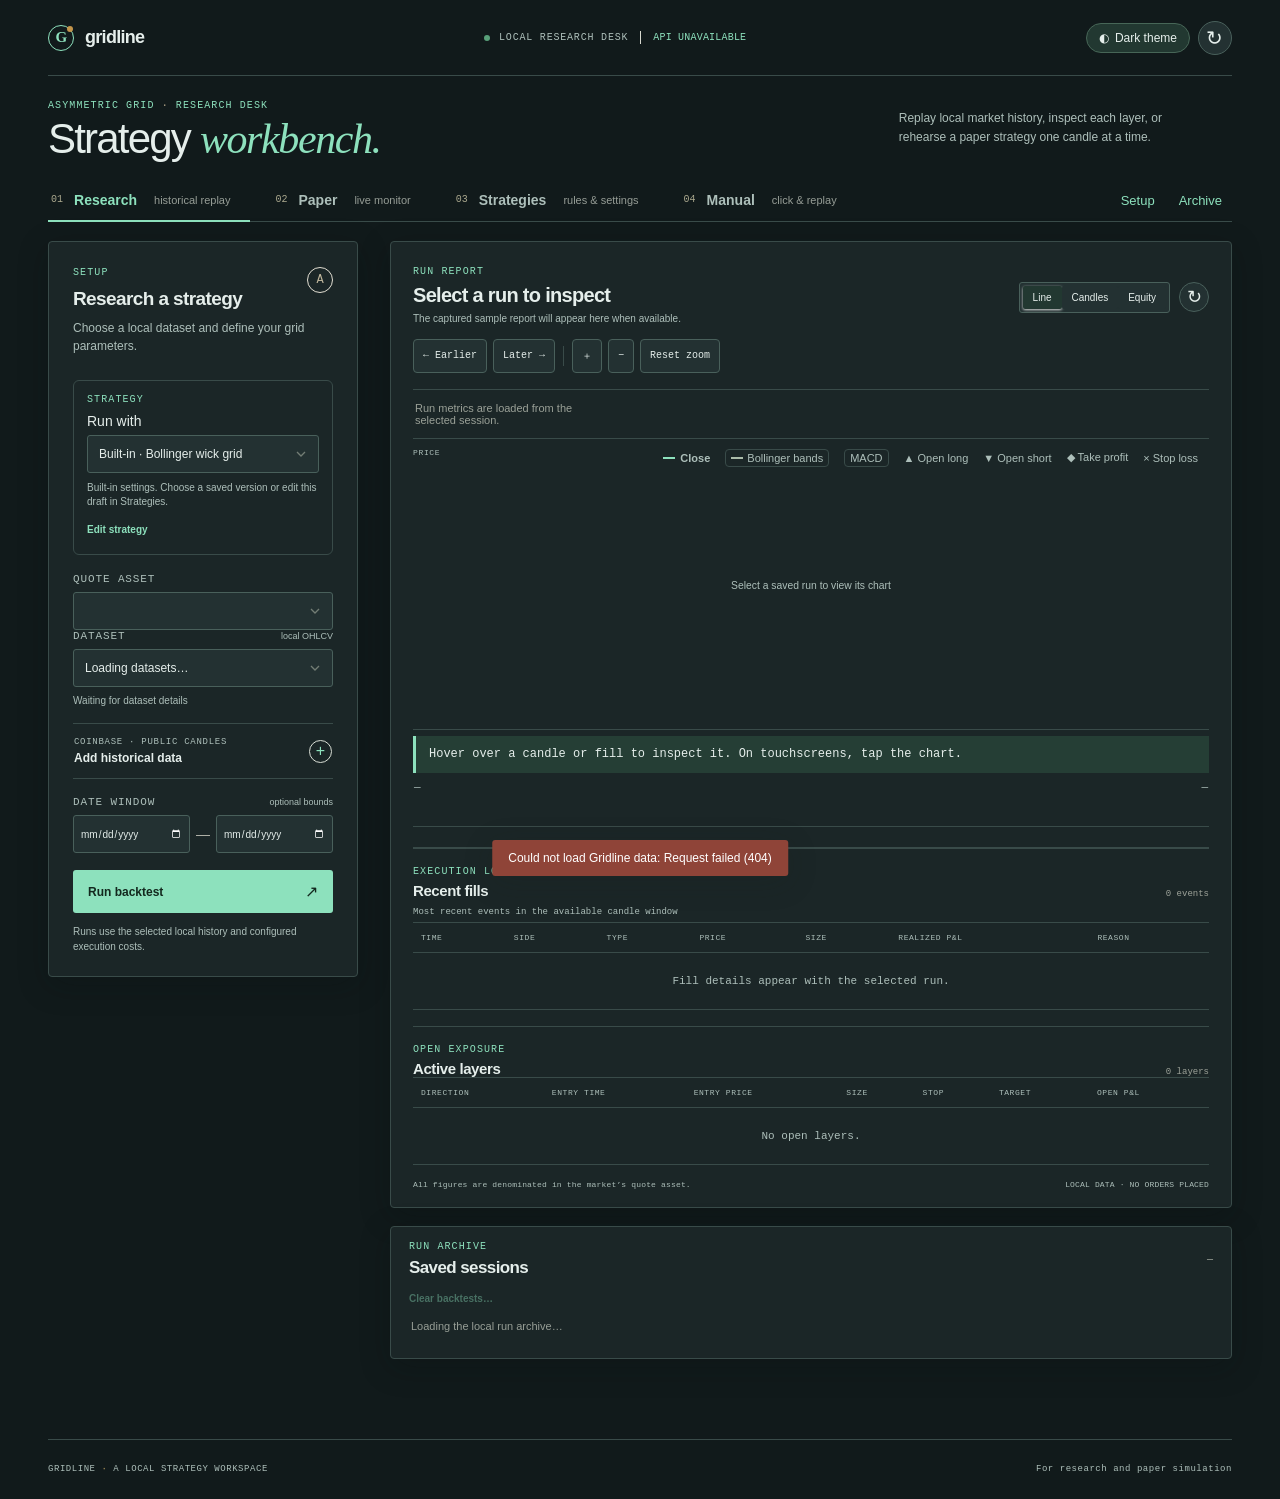
==== static/index.html @ 39142b8b "Replace legacy trading prototype with Gridlab research and paper trading workbench" ====
<!doctype html>
<html lang="en" data-theme="dark">
  <head>
    <meta charset="utf-8" />
    <meta name="viewport" content="width=device-width,initial-scale=1" />
    <meta name="theme-color" content="#f3f1eb" />
    <script>
      if (localStorage.getItem("gridline.theme") === "light") document.documentElement.dataset.theme = "light";
    </script>
    <title>Gridline — Research & paper monitor</title>
    <link rel="stylesheet" href="/static/style.css" />
    <link rel="stylesheet" href="/static/inspect.css" />
    <script src="/static/inspect.js" defer></script>
    <script src="/static/app.js" defer></script>
  </head>
  <body>
    <div class="app-shell">
      <header class="topbar">
        <a class="brand" href="#top" aria-label="Gridline home"
          ><span class="brand-mark">G<span></span></span><span>gridline</span></a
        >
        <div class="top-context">
          <span class="context-dot"></span><span>LOCAL RESEARCH DESK</span
          ><span class="context-divider"></span><span id="connection-label">Connecting…</span>
        </div>
        <div class="top-actions">
        <button class="theme-button" id="theme-switch" type="button" aria-pressed="true">Dark theme</button>
        <button class="icon-button" id="refresh-button" title="Refresh data" aria-label="Refresh data">
          ↻
        </button>
        </div>
      </header>

      <main id="top">
        <section class="intro-row">
          <div>
            <p class="eyebrow">ASYMMETRIC GRID <span>·</span> RESEARCH DESK</p>
            <h1>Strategy <em>workbench.</em></h1>
          </div>
          <p class="intro-note">
            Replay local market history, inspect each layer, or rehearse a paper strategy one candle at a
            time.
          </p>
        </section>

        <nav class="mode-tabs" aria-label="Workspace mode">
          <button class="mode-tab active" data-mode="research">
            <span class="tab-index">01</span> Research <span class="tab-sub">historical replay</span>
          </button>
          <button class="mode-tab" data-mode="paper">
            <span class="tab-index">02</span> Paper <span class="tab-sub">live monitor</span>
          </button>
          <button class="mode-tab" id="open-studio" type="button"><span class="tab-index">03</span> Strategies <span class="tab-sub">rules &amp; settings</span></button>
          <a class="mode-tab" href="/manual"><span class="tab-index">04</span> Manual <span class="tab-sub">click &amp; replay</span></a>
          <span class="tabs-rule"></span><a class="jump-link" href="#setup">Setup</a
          ><a class="jump-link" href="#archive">Archive</a>
        </nav>

        <section class="workspace">
          <aside class="sidebar" id="setup">
            <div class="panel-heading">
              <div>
                <p class="eyebrow">SETUP</p>
                <h2 id="setup-title">Research a strategy</h2>
              </div>
              <span class="step-number">A</span>
            </div>
            <p class="panel-copy" id="setup-copy">
              Choose a local dataset and define your grid parameters.
            </p>

            <form id="download-form"></form>
            <form id="bulk-form"></form>
            <form id="run-form">
              <section class="strategy-picker">
                <p class="eyebrow">STRATEGY</p>
                <label for="strategy-list">Run with</label>
                <select id="strategy-list"><option value="">Built-in · Bollinger wick grid</option></select>
                <p id="strategy-summary" class="dataset-meta">Built-in settings. Choose a saved version or edit this draft in Strategies.</p>
                <button type="button" class="text-button" id="edit-strategy">Edit strategy</button>
              </section>
              <div class="field-group paper-only" id="feed-group" hidden>
                <label for="feed-choice">PAPER FEED</label>
                <select id="feed-choice">
                  <option value="recorded">Recorded candles · rehearsal</option>
                  <option value="live" selected>Kraken live</option>
                </select>
                <div class="dataset-meta" id="feed-note">
                  Each session uses a separate simulated account.
                </div>
              </div>
              <div class="field-group" id="dataset-group">
                <label for="dataset-quote">QUOTE ASSET</label>
                <select id="dataset-quote" aria-label="Dataset quote asset"></select>
                <label for="dataset">DATASET <span class="label-note">local OHLCV</span></label>
                <select id="dataset" required>
                  <option value="">Loading datasets…</option>
                </select>
                <div class="dataset-meta" id="dataset-meta">Waiting for dataset details</div>
              </div>
              <section class="history-download" id="history-download" aria-labelledby="history-title">
                <details class="history-details">
                  <summary class="history-summary"><span><b id="history-source-label">COINBASE · PUBLIC CANDLES</b><strong id="history-title">Add historical data</strong></span><i aria-hidden="true">+</i></summary>
                  <div class="history-content">
                    <section class="bulk-history" aria-labelledby="bulk-title">
                      <h3 id="bulk-title">Collect monthly archive</h3>
                      <p class="history-description">Binance public archive · 5m candles · completed UTC months. Existing snapshots are reused.</p>
                      <div class="field-group"><label for="bulk-pairs">MARKETS <span class="label-note">comma or space separated</span></label><input id="bulk-pairs" form="bulk-form" value="ETH/BTC, SOL/BTC, SOL/ETH" autocomplete="off" /></div>
                      <div class="field-group history-dates"><label>UTC MONTH RANGE <span class="label-note">inclusive</span></label><div class="date-pair"><input id="bulk-start" form="bulk-form" type="month" aria-label="Archive first month" required/><span>—</span><input id="bulk-end" form="bulk-form" type="month" aria-label="Archive last month" required/></div></div>
                      <p class="history-limit">Up to 20 markets and 12 months per collection.</p>
                      <button class="history-button" id="bulk-button" type="submit" form="bulk-form">Collect monthly archive ↘</button>
                      <button class="history-button" id="bulk-stop" type="button" hidden>Stop after current month</button>
                      <p class="history-status" id="bulk-status" role="status" aria-live="polite"></p>
                      <ol class="bulk-jobs" id="bulk-jobs" aria-label="Archive collection progress"></ol>
                    </section>
                    <p class="history-description">Or download a dated snapshot into the local dataset archive.</p>
                    <div class="history-pair">
                      <div class="field-group">
                        <label for="history-venue">SOURCE</label>
                        <select id="history-venue" form="download-form"><option value="Coinbase" selected>Coinbase</option><option value="Binance">Binance</option></select>
                      </div>
                      <div class="field-group">
                        <label for="history-market">MARKET</label>
                        <input id="history-market" form="download-form" type="text" list="coinbase-markets" value="ETH/BTC" autocomplete="off"/><datalist id="coinbase-markets"><option value="ETH/BTC"></option><option value="SOL/BTC"></option><option value="SOL/ETH"></option><option value="BTC/USD"></option><option value="ETH/USD"></option><option value="SOL/USD"></option><option value="ETH/BTC"></option><option value="LINK/USD"></option><option value="ADA/USD"></option><option value="XRP/USD"></option></datalist><datalist id="binance-markets"><option value="ETH/BTC"></option><option value="SOL/BTC"></option><option value="SOL/ETH"></option><option value="BTC/USDT"></option><option value="ETH/USDT"></option><option value="SOL/USDT"></option><option value="BNB/USDT"></option><option value="ETH/BTC"></option><option value="XRP/USDT"></option></datalist>
                      </div>
                      <div class="field-group">
                        <label for="history-timeframe">INTERVAL</label>
                        <select id="history-timeframe" form="download-form"><option value="5m">5m</option><option value="1h">1h</option></select>
                      </div>
                    </div>
                    <div class="field-group history-dates">
                      <label>UTC DATE RANGE <span class="label-note">inclusive</span></label>
                      <div class="date-pair"><input id="history-start" form="download-form" type="date" aria-label="Download start date"/><span>—</span><input id="history-end" form="download-form" type="date" aria-label="Download end date"/></div>
                    </div>
                    <div class="history-limit" id="history-limit"></div>
                    <button class="history-button" type="button" id="history-coverage" form="download-form">Find available start</button>
                    <p class="dataset-meta" id="coverage-result" role="status"></p>
                    <button class="history-button" type="button" id="history-button" form="download-form"><span id="history-button-label">Download snapshot</span><span aria-hidden="true">↘</span></button>
                    <p class="history-status" id="history-status" role="status" aria-live="polite">Snapshot will be saved locally and available after reload.</p>
                  </div>
                </details>
              </section>
              <div class="field-grid" id="market-group" hidden>
                <div class="field-group">
                  <label for="market">MARKET</label
                  ><select id="market"></select>
                </div>
                <div class="field-group">
                  <label for="timeframe">INTERVAL</label
                  ><select id="timeframe"></select>
                </div>
              </div>
              <div class="field-group" id="date-group">
                <label>DATE WINDOW <span class="label-note">optional bounds</span></label>
                <div class="date-pair">
                  <input id="date-start" type="date" aria-label="Start date" /><span>—</span
                  ><input id="date-end" type="date" aria-label="End date" />
                </div>
              </div>
              <button class="primary-button" type="submit" id="run-button">
                <span id="run-button-label">Run backtest</span><span class="button-arrow">↗</span>
              </button>
              <p class="form-footnote" id="form-footnote">
                Runs use the selected local history and configured execution costs.
              </p>
            </form>
          </aside>

          <section class="main-column">
            <section class="monitor-card" id="paper-monitor" hidden>
              <div class="monitor-head">
                <div>
                  <p class="eyebrow">PAPER MONITOR</p>
                  <h2 id="monitor-market">Awaiting paper run</h2>
                </div>
                <span class="status-pill" id="monitor-status"><i></i> IDLE</span>
              </div>
              <div class="monitor-grid">
                <div>
                  <span class="metric-label">LATEST CLOSED BAR</span
                  ><strong id="monitor-latest">—</strong>
                </div>
                <div>
                  <span class="metric-label">LAST POLL</span><strong id="monitor-poll">—</strong>
                </div>
                <div><span class="metric-label">FEED</span><strong id="monitor-feed">—</strong></div>
              </div>
              <div class="monitor-bottom">
                <p id="monitor-message">
                  Paper sessions connect to the exchange in the background and poll on a 30-second
                  cadence.
                </p>
                <div class="monitor-actions">
                  <button class="advance-button" id="advance-button" hidden>Advance 12 bars ↗</button
                  ><button class="text-button" id="audit-button" disabled>Verify replay ↗</button
                  ><button class="stop-button" id="stop-button" disabled>Stop run</button>
                </div>
              </div>
              <div class="audit-result" id="audit-result" hidden></div>
            </section>

            <section class="archive-card" id="archive">
              <div class="archive-heading">
                <div>
                  <p class="eyebrow">RUN ARCHIVE</p>
                  <h2>Saved sessions</h2>
                </div>
                <span class="archive-count" id="run-count">—</span>
              </div>
              <button class="text-button" id="clear-backtests" type="button" disabled>Clear backtests…</button>
              <p id="archive-status" role="status" class="dataset-meta" hidden></p>
              <div class="archive-list" id="run-list">
                <div class="archive-empty">Loading the local run archive…</div>
              </div>
            </section>

            <section class="report research-start" id="research-start" hidden aria-labelledby="research-start-title">
              <p class="eyebrow">BACKTEST REPORT</p>
              <h2 id="research-start-title">Ready for a new backtest</h2>
              <p>Your next run will display its price chart, fills, and candle replay here.</p>
              <p class="dataset-meta" id="research-start-data"></p>
              <button class="primary-button" type="submit" form="run-form" id="research-start-button">Run selected backtest ↗</button>
            </section>

            <section class="report" id="report">
              <div class="report-head">
                <div>
                  <p class="eyebrow">RUN REPORT <span class="report-id" id="report-id"></span></p>
                  <h2 id="report-title" tabindex="-1">Select a run to inspect</h2>
                  <p class="report-subtitle" id="report-subtitle">
                    The captured sample report will appear here when available.
                  </p>
                  <p class="run-config-line" id="run-config-line"></p>
                </div>
                <div class="report-controls">
                  <div class="chart-toggle" role="group" aria-label="Chart display">
                    <button class="chart-toggle-button active" data-chart="price">Line</button
                    ><button class="chart-toggle-button" data-chart="candles">Candles</button
                    ><button class="chart-toggle-button" data-chart="equity">Equity</button>
                  </div>
                  <button
                    id="report-refresh"
                    class="icon-button small"
                    title="Refresh selected run"
                    aria-label="Refresh selected run"
                  >
                    ↻
                  </button>
                </div>
              </div>
              <small id="account-as-of" style="order:1"></small>
              <div class="summary-strip primary-metrics" id="summary-strip">
                <div class="summary-placeholder">Run metrics are loaded from the selected session.</div>
              </div>
              <div class="chart-viewport-controls" role="group" aria-label="Chart zoom and replay position">
                <button id="chart-pan-earlier" type="button" aria-label="Move replay earlier">← Earlier</button>
                <button id="chart-pan-later" type="button" aria-label="Move replay later">Later →</button>
                <span class="chart-controls-divider" aria-hidden="true"></span>
                <button id="chart-zoom-in" type="button" aria-label="Zoom chart in">＋</button>
                <button id="chart-zoom-out" type="button" aria-label="Zoom chart out">−</button>
                <button id="chart-zoom-reset" type="button">Reset zoom</button>
                <span id="chart-view-status" aria-live="polite"></span>
              </div>
              <div class="chart-wrap">
                <div class="chart-y-label" id="chart-y-label">PRICE</div>
                <svg
                  id="main-chart"
                  role="img"
                  aria-label="Strategy price and grid chart"
                  viewBox="0 0 1000 360"
                  preserveAspectRatio="none"
                >
                  <text x="500" y="180" text-anchor="middle" class="chart-empty">
                    Select a saved run to view its chart
                  </text>
                </svg>
                <div id="chart-hover-label" hidden></div>
                <div class="chart-legend" id="chart-legend">
                  <span><i class="legend-line price-line"></i> <b id="price-series-label">Close</b></span
                  ><button type="button" id="toggle-bands" class="indicator-toggle"><i class="legend-line band-line"></i> Bollinger bands</button
                  ><button type="button" id="toggle-macd" class="indicator-toggle">MACD</button><span>▲ Open long</span><span>▼ Open short</span><span>◆ Take profit</span><span>× Stop loss</span><span id="file-exit-key" hidden>■ Strategy exit</span>
                </div>
              </div>
              <section id="macd-pane" hidden aria-label="MACD indicator">
                <div class="macd-key"><b>MACD (12, 26, 9)</b> <span class="macd-line-key">━ MACD</span> <span class="macd-signal-key">━ Signal</span> ▥ Histogram</div>
                <svg id="macd-chart" role="img" aria-label="MACD and signal lines with histogram centered on zero" preserveAspectRatio="none"></svg>
              </section>
              <div id="trade-trace" hidden><span id="trade-trace-label"></span> <button type="button" id="clear-trace">Clear trace</button></div>
              <section id="hover-readout" aria-label="Chart hover details">Hover over a candle or fill to inspect it. On touchscreens, tap the chart.</section>
              <div id="candle-inspector"></div>
              <div class="chart-footer">
                <span id="chart-range">—</span><span id="chart-points">—</span>
              </div>
              <div class="summary-strip secondary-metrics" id="secondary-strip"></div>
              <div class="fills-heading">
                <div>
                  <p class="eyebrow">EXECUTION LOG</p>
                  <h3>Recent fills</h3>
                </div>
                <span id="fills-count">0 events</span>
              </div>
              <div class="fills-caption">Most recent events in the available candle window</div>
              <div class="fills-wrap">
                <table>
                  <thead>
                    <tr>
                      <th>TIME</th>
                      <th>SIDE</th>
                      <th>TYPE</th>
                      <th>PRICE</th>
                      <th>SIZE</th>
                      <th>REALIZED P&amp;L</th>
                      <th>REASON</th>
                    </tr>
                  </thead>
                  <tbody id="fills-body">
                    <tr>
                      <td class="fills-empty" colspan="7">Fill details appear with the selected run.</td>
                    </tr>
                  </tbody>
                </table>
              </div>
              <div class="fills-heading positions-heading">
                <div>
                  <p class="eyebrow">OPEN EXPOSURE</p>
                  <h3>Active layers</h3>
                </div>
                <span id="positions-count">0 layers</span>
              </div>
              <div class="fills-wrap positions-wrap">
                <table>
                  <thead>
                    <tr>
                      <th>DIRECTION</th>
                      <th>ENTRY TIME</th>
                      <th>ENTRY PRICE</th>
                      <th>SIZE</th>
                      <th>STOP</th>
                      <th>TARGET</th>
                      <th>OPEN P&amp;L</th>
                    </tr>
                  </thead>
                  <tbody id="positions-body">
                    <tr>
                      <td class="fills-empty" colspan="7">No open layers.</td>
                    </tr>
                  </tbody>
                </table>
              </div>
              <div class="report-foot">
                <span>All figures are denominated in the market’s quote asset.</span
                ><span>LOCAL DATA · NO ORDERS PLACED</span>
              </div>
            </section>
          </section>
        </section>
        <section id="strategy-studio" class="strategy-studio" hidden aria-labelledby="studio-title">
          <div class="studio-header">
            <div>
              <p class="eyebrow">LOCAL STRATEGY LIBRARY</p>
              <h2 id="studio-title">Strategy studio</h2>
              <p class="studio-lede">Edit the Python that decides what to buy, sell, and hold. Each run keeps a snapshot of its rules.</p>
            </div>
            <button type="button" class="text-button" id="studio-back">Back to workspace</button>
          </div>
          <div class="studio-layout">
            <aside class="studio-library">
              <label for="studio-list">Strategy library</label>
              <select id="studio-list"><option value="">Built-in · Bollinger wick grid</option></select>
              <button type="button" id="new-file">New Python strategy</button>
              <button type="button" id="reload-files">Refresh directory</button>
              <div id="strategy-status" role="status" class="dataset-meta"></div>
              <button type="button" id="strategy-from-run">Copy settings from displayed run</button>
            </aside>
            <div class="studio-editor" id="file-editor" hidden>
              <section class="studio-section">
                <p class="eyebrow">PYTHON STRATEGY</p><h3 id="file-title">Strategy rules</h3>
                <p id="file-description"></p>
              </section>
              <section class="studio-section"><p class="eyebrow">RUN SETTINGS</p><h3>Test a variation</h3><p>These values apply to the next run. Saving a file reloads its defaults.</p><div id="file-settings" class="field-grid studio-fields"></div>
                <div class="field-grid studio-fields">
                  <label>Starting capital<input type="number" id="file-capital" min="0" step="any"></label>
                  <label>Fee (bps)<input type="number" id="file-fee" min="0" step="any"></label>
                  <label>Slippage (bps)<input type="number" id="file-slip" min="0" step="any"></label>
                </div>
              </section>
              <section class="studio-section">
                <p class="eyebrow">SOURCE FILE</p><h3>Edit the rules</h3>
                <div class="field-group"><label for="file-name">Filename in strategies/</label><input id="file-name" type="text" spellcheck="false" placeholder="my_strategy.py"></div>
                <div class="field-group"><label for="file-source">Entry and exit rules</label><textarea id="file-source" rows="21" wrap="off" spellcheck="false" aria-describedby="file-help"></textarea></div>
                <p class="dataset-meta" id="file-help">Edit SETTINGS to change the file defaults. Edit on_bar to change its rules. Python runs locally with the server’s permissions.</p>
                <div class="strategy-actions"><button id="save-file" type="button">Save Python file</button><button id="copy-file" type="button">Duplicate as draft</button></div>
                <p role="status" id="file-status"></p>
              </section>

            </div>
            <div class="studio-editor" id="preset-editor">
              <section class="studio-section strategy-editor">
                <div class="studio-section-heading"><div><p class="eyebrow">ENTRY & SIGNAL</p><h3>Define the setup</h3></div></div>
                <div class="field-group"><label for="strategy-name">Strategy name</label><input id="strategy-name" maxlength="80" placeholder="Name your strategy"></div>
                <div class="field-group"><label for="signal_model">Entry signal</label><select id="signal_model"><option value="wick-grid">Bollinger band wick touch</option><option value="sma-cross">Close crosses moving average</option><option value="custom">Custom entry conditions</option></select></div>
                <div id="custom-rules" hidden></div>
                <div class="field-grid studio-fields">
                  <div class="field-group"><label for="bb_period">Band length (bars)</label><input type="number" id="bb_period" step="1" min="2"></div>
                  <div class="field-group"><label for="bb_mult">Band width (standard deviations)</label><input type="number" id="bb_mult" step="any" min="1e-06"></div>
                  <div class="field-group"><label for="trend_period">Trend SMA length (bars)</label><input type="number" id="trend_period" step="1" min="2"></div>
                  <div class="field-group"><label for="trend_lookback">Trend comparison (bars ago)</label><input type="number" id="trend_lookback" step="1" min="1"></div>
                  <div class="field-group"><label for="tier2_mult">Repeat target (× band half-width)</label><input type="number" id="tier2_mult" step="any" min="1e-06"></div>
                </div>
                <div class="plain-language"><span>IN PLAIN ENGLISH</span><p id="strategy-explanation">The strategy explanation will update as you edit the settings.</p></div>
              </section>
              <section class="studio-section">
                <div class="studio-section-heading"><div><p class="eyebrow">GRID CONSTRUCTION</p><h3>Layer spacing</h3></div></div>
                  <div class="field-group"><label for="execution_model">Execution model</label><select id="execution_model"><option value="signal-layers">Signal layers</option><option value="single-position">Single position</option><option value="price-grid">Price grid</option></select></div>
                <div id="grid-controls" class="field-grid studio-fields">
                  <div class="field-group"><label for="grid_lines">Grid lines</label><input id="grid_lines" type="number" min="1" step="1"></div>
                  <div class="field-group"><label for="grid_spacing">Grid spacing</label><select id="grid_spacing"><option value="fixed">Fixed</option><option value="geometric">Geometric</option><option value="band">Bollinger band</option></select></div>
                  <div class="field-group"><label for="grid_step_pct">Grid step (% of price)</label><input id="grid_step_pct" type="number" min="0" step="any"></div>
                  <div class="field-group"><label for="grid_growth">Geometric growth</label><input id="grid_growth" type="number" min="0" step="any"></div>

                </div>
                <p class="dataset-meta">Fixed and geometric steps use a percentage of price. Band spacing uses a multiplier of the Bollinger band half-width.</p>
              </section>
              <section class="studio-section">
                <div class="studio-section-heading"><div><p class="eyebrow">RISK & EXECUTION</p><h3>Capital and recovery</h3></div></div>
                <div class="field-grid studio-fields">
                  <div class="field-group"><label for="capital">Starting capital</label><div class="input-unit"><input id="capital" type="number" min="0.00000001" step="any"><span id="capital-unit">quote</span></div></div>
                  <div class="field-group"><label for="size">Order size</label><div class="input-unit"><input id="size" type="number" min="0.01" max="100" step="any"><span>%</span></div></div>
                  <div class="field-group"><label for="tp">Take profit</label><div class="input-unit"><input id="tp" type="number" min="0.01" step="any"><span>%</span></div></div>
                  <div class="field-group"><label for="sl">Stop loss</label><div class="input-unit"><input id="sl" type="number" min="0.01" step="any"><span>%</span></div></div>
                  <div class="field-group"><label for="fee">Fee</label><div class="input-unit"><input id="fee" type="number" min="0" step="any"><span>bps</span></div></div>
                  <div class="field-group"><label for="slip">Slippage</label><div class="input-unit"><input id="slip" type="number" min="0" step="any"><span>bps</span></div></div>
                </div>
                <div class="field-group direction-field"><label for="direction">Signal routing</label><select id="direction"><option value="legacy-long">Legacy long routing</option><option value="long-short">Directional long &amp; short</option></select></div>
                <div class="recovery-guidance"><strong>Risk &amp; recovery · exit spacing</strong><p>This setting changes only profit-taking exits after the realized net basket gains cover the estimated loss on remaining stops, including fees and slippage. New additions keep using the grid spacing above. Fixed and geometric steps use a percentage of price; band spacing uses a multiplier of Bollinger half-width. Review worst drawdown and open layers in each replay before using a strategy in paper mode.</p><div class="field-grid studio-fields"><div class="field-group"><label for="grid_after_exits">Profit-taking spacing after grid</label><select id="grid_after_exits"><option value="unchanged">Unchanged</option><option value="fixed">Fixed</option><option value="geometric">Geometric</option><option value="band">Bollinger band</option></select></div><div class="field-group"><label for="grid_after_step_pct">Later exit step (% of price)</label><input id="grid_after_step_pct" type="number" min="0" step="any"></div><div class="field-group"><label for="grid_after_growth">Later exit growth</label><input id="grid_after_growth" type="number" min="0" step="any"></div></div></div>
              </section>
              <div class="strategy-actions"><button type="button" id="strategy-create">Save as new</button><button type="button" id="strategy-update" disabled>Save new version</button></div>
            </div>
          </div>
        </section>
      </main>
      <footer class="page-footer">
        <span>GRIDLINE <span class="footer-dot">·</span> A LOCAL STRATEGY WORKSPACE</span
        ><span>For research and paper simulation</span>
      </footer>
      <div class="toast" id="toast" role="status" aria-live="polite"></div>
    </div>
  </body>
</html>
---- static/style.css ----
:root {
  --paper: #f3f1eb;
  --panel: #fbfaf7;
  --white: #fff;
  --ink: #18231e;
  --muted: #7d8780;
  --line: #e5e4dc;
  --green: #145b43;
  --green-2: #1b7656;
  --pale-green: #e5eee8;
  --rust: #bd654b;
  --gold: #ba934d;
  --shadow: 0 10px 40px rgba(32, 44, 37, 0.055);
  --sans: 'Avenir Next', Avenir, 'Segoe UI', Arial, sans-serif;
  --mono: 'SFMono-Regular', Consolas, 'Liberation Mono', monospace;
  --serif: 'Iowan Old Style', 'Palatino Linotype', Palatino, Georgia, serif;
}
* {
  box-sizing: border-box;
}
html {
  scroll-behavior: smooth;
}
body {
  margin: 0;
  background: var(--paper);
  color: var(--ink);
  font-family: var(--sans);
  font-size: 14px;
  -webkit-font-smoothing: antialiased;
}
button,
input,
select {
  font: inherit;
}
button {
  cursor: pointer;
}
.app-shell {
  max-width: 1540px;
  margin: 0 auto;
  padding: 0 48px;
}
.topbar {
  height: 76px;
  display: flex;
  align-items: center;
  justify-content: space-between;
  border-bottom: 1px solid #deded5;
}
.brand {
  display: flex;
  align-items: center;
  gap: 11px;
  text-decoration: none;
  color: var(--ink);
  font-size: 18px;
  font-weight: 700;
  letter-spacing: -0.7px;
}
.brand-mark {
  position: relative;
  width: 26px;
  height: 26px;
  border: 1.5px solid var(--green);
  border-radius: 50%;
  display: grid;
  place-items: center;
  color: var(--green);
  font-family: var(--serif);
  font-size: 15px;
  font-weight: 600;
}
.brand-mark span {
  position: absolute;
  width: 6px;
  height: 6px;
  border-radius: 50%;
  background: #c3954b;
  right: 0;
  top: 0;
}
.top-context {
  display: flex;
  align-items: center;
  gap: 9px;
  color: #727b74;
  font: 10px var(--mono);
  letter-spacing: 0.08em;
}
.context-dot {
  width: 6px;
  height: 6px;
  border-radius: 50%;
  background: #58a079;
}
.context-divider {
  height: 13px;
  width: 1px;
  background: #d7d8cf;
  margin: 0 3px;
}
.top-context #connection-label {
  letter-spacing: 0.02em;
  color: #58635b;
}
.top-context #connection-label.offline {
  color: var(--rust);
}
.icon-button {
  width: 34px;
  height: 34px;
  border: 1px solid var(--line);
  border-radius: 50%;
  background: transparent;
  color: #516058;
  font-size: 20px;
  line-height: 1;
  transition: 0.2s;
}
.icon-button:hover {
  background: var(--white);
  color: var(--green);
  transform: rotate(35deg);
}
.icon-button.small {
  font-size: 18px;
  width: 30px;
  height: 30px;
}
.intro-row {
  display: flex;
  justify-content: space-between;
  align-items: flex-end;
  padding: 52px 0 34px;
}
.eyebrow {
  font: 10px var(--mono);
  letter-spacing: 0.11em;
  color: var(--green);
  margin: 0 0 10px;
}
.eyebrow span {
  color: #b7aa8c;
}
h1 {
  font-size: clamp(36px, 4.5vw, 58px);
  line-height: 0.99;
  letter-spacing: -2.8px;
  margin: 0;
  font-weight: 500;
}
h1 em {
  font-family: var(--serif);
  font-weight: 500;
  color: var(--green);
  letter-spacing: -2px;
}
.intro-note {
  max-width: 280px;
  color: #737b74;
  line-height: 1.65;
  margin: 0 4.5% 5px 20px;
  font-size: 13px;
}
.mode-tabs {
  display: flex;
  align-items: stretch;
  position: relative;
  border-bottom: 1px solid #d9dbd2;
  gap: 4px;
}
.mode-tab {
  position: relative;
  display: flex;
  align-items: center;
  gap: 11px;
  padding: 16px 20px 17px 3px;
  margin-right: 18px;
  border: 0;
  background: none;
  color: #778078;
  font-size: 14px;
  font-weight: 600;
}
.mode-tab::after {
  content: '';
  position: absolute;
  height: 2px;
  background: transparent;
  bottom: -1px;
  left: 0;
  right: 0;
}
.mode-tab[href] {
  text-decoration: none;
}
.mode-tab:hover,
[data-theme="dark"] .mode-tab:hover {
  color: var(--green);
}
.mode-tab:focus-visible {
  outline: 2px solid var(--green);
  outline-offset: -2px;
}
.mode-tab.active {
  color: var(--green);
}
.mode-tab.active::after {
  background: var(--green);
}
.tab-index {
  font: 10px var(--mono);
  color: #aaa88e;
}
.tab-sub {
  font-size: 11px;
  font-weight: 400;
  color: #969d96;
  padding-left: 6px;
}
.tabs-rule {
  flex: 1;
}
.workspace {
  display: grid;
  grid-template-columns: 310px minmax(0, 1fr);
  gap: 32px;
  padding: 30px 0 58px;
  align-items: start;
}
.sidebar {
  background: var(--panel);
  border: 1px solid #e7e5dc;
  border-radius: 4px;
  padding: 25px 24px 22px;
  box-shadow: var(--shadow);
  position: sticky;
  top: 16px;
}
.panel-heading,
.archive-heading,
.report-head,
.monitor-head {
  display: flex;
  align-items: flex-start;
  justify-content: space-between;
}
.panel-heading h2,
.archive-heading h2,
.monitor-head h2 {
  font-size: 19px;
  letter-spacing: -0.6px;
  font-weight: 600;
  margin: 0;
}
.step-number {
  font: 12px var(--mono);
  color: #c2b89e;
  border: 1px solid #e2ded2;
  width: 26px;
  height: 26px;
  display: grid;
  place-items: center;
  border-radius: 50%;
}
.panel-copy {
  color: #828a83;
  font-size: 12px;
  line-height: 1.5;
  margin: 9px 0 25px;
}
.field-group {
  margin: 0 0 17px;
}
.field-group label {
  display: flex;
  align-items: baseline;
  justify-content: space-between;
  margin-bottom: 7px;
  color: #68736b;
  font: 9px var(--mono);
  letter-spacing: 0.08em;
}
.label-note {
  color: #a3a79e;
  letter-spacing: 0;
  font: 9px var(--sans);
}
select,
input {
  height: 38px;
  width: 100%;
  padding: 0 11px;
  background: #fff;
  border: 1px solid #e3e3db;
  border-radius: 3px;
  color: #26362d;
  font-size: 12px;
  outline: none;
  transition:
    border 0.15s,
    box-shadow 0.15s;
}
select:focus,
input:focus {
  border-color: #71907f;
  box-shadow: 0 0 0 2px rgba(20, 91, 67, 0.08);
}
select {
  appearance: none;
  background-image: url("data:image/svg+xml,%3Csvg width='10' height='6' viewBox='0 0 10 6' xmlns='http://www.w3.org/2000/svg'%3E%3Cpath d='m1 1 4 4 4-4' fill='none' stroke='%23737d75' stroke-width='1.3'/%3E%3C/svg%3E");
  background-repeat: no-repeat;
  background-position: right 12px center;
  padding-right: 28px;
}
.dataset-meta {
  font-size: 10px;
  color: #9a9f97;
  margin-top: 7px;
  line-height: 1.45;
}
.field-grid {
  display: grid;
  grid-template-columns: 1fr 1fr;
  gap: 0 11px;
}
.field-grid .field-group {
  min-width: 0;
}
.date-pair {
  display: grid;
  grid-template-columns: 1fr auto 1fr;
  align-items: center;
  gap: 6px;
  color: #b1b2a8;
}
.date-pair input {
  padding: 0 6px;
  font-size: 10px;
}
.section-rule {
  border-top: 1px solid var(--line);
  height: 27px;
  margin-top: 2px;
  display: flex;
  align-items: flex-end;
  margin-bottom: 15px;
}
.section-rule span {
  font: 9px var(--mono);
  letter-spacing: 0.09em;
  color: #a0a39b;
}
.input-unit {
  display: flex;
  align-items: center;
  height: 38px;
  background: #fff;
  border: 1px solid #e3e3db;
  border-radius: 3px;
  padding-right: 8px;
}
.input-unit:focus-within {
  border-color: #71907f;
  box-shadow: 0 0 0 2px rgba(20, 91, 67, 0.08);
}
.input-unit input {
  height: 36px;
  border: 0;
  box-shadow: none !important;
  padding: 0 8px;
  min-width: 0;
}
.input-unit span {
  font: 9px var(--mono);
  color: #9aa198;
  white-space: nowrap;
}
.direction-field {
  margin-top: 0;
}
.primary-button {
  width: 100%;
  height: 43px;
  border: 0;
  border-radius: 3px;
  background: var(--green);
  color: #fff;
  display: flex;
  align-items: center;
  justify-content: space-between;
  padding: 0 15px;
  margin-top: 4px;
  font-size: 12px;
  font-weight: 600;
  transition:
    background 0.2s,
    transform 0.15s;
}
.primary-button:hover {
  background: #0c4a35;
  transform: translateY(-1px);
}
.primary-button:disabled {
  opacity: 0.65;
  cursor: wait;
}
.button-arrow {
  font-size: 16px;
  font-weight: 400;
}
.form-footnote {
  font-size: 10px;
  color: #999f97;
  line-height: 1.5;
  margin: 11px 0 0;
}
.paper-only[hidden],
[hidden] {
  display: none !important;
}
.main-column {
  min-width: 0;
}
.archive-card {
  background: var(--panel);
  border: 1px solid #e7e5dc;
  border-radius: 4px;
  padding: 19px 21px 17px;
  margin-bottom: 22px;
  box-shadow: var(--shadow);
}
.archive-heading {
  align-items: center;
  margin-bottom: 13px;
}
.archive-heading .eyebrow {
  margin-bottom: 6px;
}
.archive-heading h2 {
  font-size: 17px;
}
.archive-count {
  font: 10px var(--mono);
  color: #a1a69d;
}
.archive-list {
  display: flex;
  gap: 8px;
  overflow-x: auto;
  padding-bottom: 2px;
}
.archive-item {
  flex: 0 0 205px;
  text-align: left;
  border: 1px solid #e8e8df;
  background: #fff;
  border-radius: 3px;
  padding: 10px 11px 9px;
  transition:
    border 0.15s,
    background 0.15s;
}
.archive-item:hover {
  border-color: #9db4a5;
}
.archive-item.selected {
  border-color: #46765f;
  background: #f3f8f4;
  box-shadow: inset 0 0 0 1px #46765f;
}
.archive-item-top,
.archive-item-bottom {
  display: flex;
  justify-content: space-between;
  align-items: center;
  gap: 5px;
}
.archive-item-top strong {
  font-size: 12px;
  letter-spacing: -0.2px;
}
.archive-mode {
  font: 8px var(--mono);
  letter-spacing: 0.06em;
  color: #9a8260;
}
.archive-mode.paper {
  color: #b0684f;
}
.archive-mode.rehearsal {
  color: #6b77a1;
}
.archive-item-bottom {
  margin-top: 8px;
  font: 9px var(--mono);
  color: #90988f;
}
.archive-empty {
  padding: 10px 2px;
  color: #979e96;
  font-size: 11px;
}
.report {
  background: var(--panel);
  border: 1px solid #e7e5dc;
  border-radius: 4px;
  padding: 24px 22px 18px;
  box-shadow: var(--shadow);
}
.report-head {
  align-items: center;
  gap: 16px;
}
.report-head .eyebrow {
  margin-bottom: 7px;
}
.report-head h2 {
  font-size: 20px;
  letter-spacing: -0.7px;
  margin: 0;
  font-weight: 600;
}
.report-subtitle {
  font-size: 10px;
  color: #8b938b;
  margin: 6px 0 0;
}
.report-id {
  color: #aaa58f;
  margin-left: 4px;
}
.report-controls {
  display: flex;
  align-items: center;
  gap: 9px;
}
.chart-toggle {
  display: flex;
  padding: 3px;
  border: 1px solid #e2e3da;
  border-radius: 3px;
  background: #f6f5f0;
}
.chart-toggle-button {
  border: 0;
  background: transparent;
  color: #888f87;
  border-radius: 2px;
  font-size: 10px;
  padding: 6px 10px;
}
.chart-toggle-button.active {
  background: #fff;
  color: var(--green);
  box-shadow: 0 1px 3px #ddd;
}
.summary-strip {
  display: grid;
  grid-template-columns: repeat(5, minmax(0, 1fr));
  border-top: 1px solid var(--line);
  border-bottom: 1px solid var(--line);
  margin-top: 22px;
  padding: 13px 0;
  row-gap: 14px;
}
.summary-metric {
  min-width: 0;
  padding: 0 10px;
  border-right: 1px solid var(--line);
}
.summary-metric:nth-child(5n) {
  border-right: 0;
}
.summary-metric span {
  display: block;
  color: #949b92;
  font: 8px var(--mono);
  letter-spacing: 0.05em;
  margin-bottom: 5px;
  white-space: nowrap;
}
.summary-metric strong {
  font-size: 12px;
  font-weight: 600;
  letter-spacing: -0.2px;
  white-space: nowrap;
}
.summary-metric:nth-child(2) strong {
  color: var(--green);
}
.summary-placeholder {
  font-size: 11px;
  color: #9aa097;
  padding: 3px 2px;
}
.chart-wrap {
  height: 325px;
  position: relative;
  margin-top: 7px;
  padding: 5px 0 0 0;
  border-bottom: 1px solid #e9e9e2;
}
#main-chart {
  width: 100%;
  height: 100%;
  overflow: visible;
}
.chart-grid {
  stroke: #e7e8e1;
  stroke-width: 1;
  stroke-dasharray: 2 5;
}
.chart-tick {
  fill: #a0a79e;
  font: 9px var(--mono);
}
.chart-empty {
  fill: #a0a79d;
  font: 13px var(--sans);
}
.price-path,
.equity-path {
  fill: none;
  stroke: var(--green);
  stroke-width: 2.2;
  vector-effect: non-scaling-stroke;
}
.equity-path {
  stroke: #bd8d4b;
}
.band-path {
  fill: none;
  stroke: #a4b9aa;
  stroke-width: 1.2;
  stroke-dasharray: 4 4;
  vector-effect: non-scaling-stroke;
}
.lower-band {
  stroke: #d0aa75;
}
.trade-marker {
  stroke: #fff;
  stroke-width: 1.5;
  vector-effect: non-scaling-stroke;
}
.marker-entry {
  fill: #27815d;
}
.marker-exit {
  fill: #c36f53;
}
.chart-y-label {
  position: absolute;
  left: 0;
  top: 3px;
  color: #a0a69e;
  font: 8px var(--mono);
  letter-spacing: 0.08em;
}
.chart-legend {
  position: absolute;
  right: 8px;
  top: 0;
  display: flex;
  gap: 15px;
  color: #818a81;
  background: rgba(251, 250, 247, 0.9);
  padding: 4px 3px;
  font-size: 9px;
}
.chart-legend span {
  display: flex;
  align-items: center;
  gap: 5px;
}
.legend-line {
  display: inline-block;
  width: 12px;
  border-top: 2px solid var(--green);
}
.band-line {
  border-color: #abbcaa;
  border-top-style: dashed;
}
.legend-dot {
  width: 6px;
  height: 6px;
  border-radius: 50%;
  background: #27815d;
}
.exit-dot {
  background: #c36f53;
}
.chart-footer {
  display: flex;
  justify-content: space-between;
  color: #9ba198;
  font: 9px var(--mono);
  padding: 8px 1px 19px;
}
.fills-heading {
  border-top: 1px solid var(--line);
  padding-top: 17px;
  display: flex;
  align-items: flex-end;
  justify-content: space-between;
}
.fills-heading .eyebrow {
  margin-bottom: 5px;
}
.fills-heading h3 {
  font-size: 15px;
  margin: 0;
  letter-spacing: -0.4px;
}
.fills-heading > span {
  font: 9px var(--mono);
  color: #9da299;
}
.fills-caption {
  font: 9px var(--mono);
  color: #a3a79f;
  margin: 8px 0 5px;
}
.fills-wrap {
  max-height: 290px;
  overflow: auto;
  border-top: 1px solid #e9e9e2;
}
table {
  width: 100%;
  border-collapse: collapse;
  min-width: 630px;
}
th {
  text-align: left;
  font: 8px var(--mono);
  letter-spacing: 0.07em;
  color: #9ca39b;
  padding: 10px 8px;
  border-bottom: 1px solid #e9e9e2;
  position: sticky;
  top: 0;
  background: var(--panel);
  z-index: 1;
}
td {
  padding: 10px 8px;
  border-bottom: 1px solid #efefe9;
  color: #5c685f;
  font-size: 10px;
  white-space: nowrap;
}
td:first-child {
  font-family: var(--mono);
  font-size: 9px;
  color: #858f86;
}
.side-buy {
  color: #247253;
  font-weight: 600;
}
.side-sell {
  color: #b2674f;
  font-weight: 600;
}
.kind-entry,
.kind-exit {
  font-size: 9px;
  text-transform: uppercase;
  letter-spacing: 0.04em;
}
.kind-entry {
  color: #43836a;
}
.kind-exit {
  color: #b2765f;
}
.fills-empty {
  text-align: center;
  color: #a1a79f;
  padding: 22px !important;
  font-size: 11px !important;
}
.positions-heading {
  margin-top: 16px;
}
.positions-wrap {
  max-height: 220px;
}
.report-foot {
  display: flex;
  justify-content: space-between;
  margin-top: 15px;
  color: #a0a59e;
  font: 8px var(--mono);
  letter-spacing: 0.02em;
}
.page-footer {
  height: 60px;
  border-top: 1px solid #deded5;
  display: flex;
  align-items: center;
  justify-content: space-between;
  color: #a0a69d;
  font: 9px var(--mono);
  letter-spacing: 0.06em;
}
.footer-dot {
  color: #bc9e60;
}
.toast {
  position: fixed;
  left: 50%;
  bottom: 24px;
  transform: translate(-50%, 12px);
  opacity: 0;
  pointer-events: none;
  background: #243e31;
  color: #fff;
  padding: 11px 16px;
  border-radius: 3px;
  box-shadow: 0 6px 30px #17231e33;
  font-size: 12px;
  transition: 0.2s;
  z-index: 10;
  max-width: min(90vw, 560px);
}
.toast.visible {
  opacity: 1;
  transform: translate(-50%, 0);
}
.toast.error {
  background: #8f4438;
}
.monitor-card {
  background: #edf3ed;
  border: 1px solid #d9e5d9;
  border-radius: 4px;
  padding: 18px 20px;
  margin-bottom: 22px;
}
.monitor-head {
  align-items: center;
}
.monitor-head .eyebrow {
  margin-bottom: 5px;
}
.monitor-head h2 {
  font-size: 16px;
}
.status-pill {
  display: flex;
  align-items: center;
  gap: 6px;
  border: 1px solid #ccd9ce;
  border-radius: 20px;
  padding: 5px 9px;
  color: #7e8c80;
  font: 8px var(--mono);
  letter-spacing: 0.06em;
}
.status-pill i {
  width: 6px;
  height: 6px;
  border-radius: 50%;
  background: #a6b0a6;
}
.status-pill.running {
  color: #267351;
  border-color: #b8d5c1;
}
.status-pill.running i {
  background: #35a26d;
  box-shadow: 0 0 0 3px #35a26d20;
}
.status-pill.completed i {
  background: #b08d4d;
}
.status-pill.stopped i {
  background: #aa6b58;
}
.monitor-grid {
  display: grid;
  grid-template-columns: repeat(3, 1fr);
  gap: 12px;
  margin: 17px 0 15px;
}
.monitor-grid > div {
  border-top: 1px solid #d8e2d8;
  padding-top: 8px;
  min-width: 0;
}
.metric-label {
  display: block;
  font: 8px var(--mono);
  color: #8c9a8d;
  letter-spacing: 0.07em;
  margin-bottom: 5px;
}
.monitor-grid strong {
  display: block;
  font: 11px var(--mono);
  font-weight: 400;
  color: #314c3b;
  white-space: nowrap;
  overflow: hidden;
  text-overflow: ellipsis;
}
.monitor-grid strong.feed-error {
  color: #b24e3c;
}
.monitor-bottom {
  border-top: 1px solid #d8e2d8;
  padding-top: 12px;
  display: flex;
  align-items: center;
  justify-content: space-between;
  gap: 12px;
}
.monitor-bottom p {
  font-size: 10px;
  color: #738276;
  line-height: 1.45;
  margin: 0;
  max-width: 400px;
}
.monitor-actions {
  display: flex;
  align-items: center;
  gap: 12px;
  flex-shrink: 0;
}
.text-button,
.advance-button {
  border: 0;
  background: transparent;
  color: var(--green);
  font-size: 10px;
  font-weight: 600;
  padding: 6px 0;
}
.advance-button {
  color: #665998;
}
.text-button:disabled,
.stop-button:disabled {
  opacity: 0.4;
  cursor: not-allowed;
}
.stop-button {
  border: 1px solid #d8b5a8;
  background: transparent;
  color: #a45b48;
  border-radius: 3px;
  padding: 6px 9px;
  font-size: 9px;
}
.audit-result {
  border-top: 1px solid #d8e2d8;
  margin-top: 10px;
  padding-top: 9px;
  display: flex;
  gap: 10px;
  align-items: center;
  font-size: 10px;
  color: #687b6d;
}
.audit-mark {
  font: 8px var(--mono);
  letter-spacing: 0.06em;
}
.audit-mark.match {
  color: #267351;
}
.audit-mark.mismatch {
  color: #b65443;
}
@media (max-width: 1080px) {
  .app-shell {
    padding: 0 28px;
  }
  .workspace {
    grid-template-columns: 285px minmax(0, 1fr);
    gap: 22px;
  }
  .sidebar {
    padding: 21px 19px;
  }
  .summary-strip {
    grid-template-columns: repeat(4, minmax(0, 1fr));
  }
  .summary-metric:nth-child(5n) {
    border-right: 1px solid var(--line);
  }
  .summary-metric:nth-child(4n) {
    border-right: 0;
  }
}
@media (max-width: 760px) {
  .app-shell {
    padding: 0 18px;
  }
  .topbar {
    height: 62px;
  }
  .top-context {
    font-size: 8px;
    gap: 6px;
  }
  .intro-row {
    padding: 36px 0 26px;
    align-items: flex-start;
    flex-direction: column;
    gap: 15px;
  }
  .intro-note {
    margin: 0;
    max-width: 370px;
  }
  .mode-tab {
    font-size: 12px;
    margin-right: 7px;
    padding-right: 9px;
    gap: 7px;
  }
  .tab-sub {
    font-size: 9px;
    padding-left: 1px;
  }
  .workspace {
    display: flex;
    flex-direction: column;
    padding-top: 20px;
    gap: 20px;
  }
  .sidebar {
    position: static;
    width: 100%;
    padding: 20px;
  }
  .main-column {
    width: 100%;
  }
  .report,
  .archive-card {
    padding: 17px 14px;
  }
  .report-head {
    align-items: flex-start;
  }
  .report-head h2 {
    font-size: 17px;
  }
  .report-subtitle {
    max-width: 240px;
    line-height: 1.5;
  }
  .report-controls {
    gap: 5px;
  }
  .chart-toggle-button {
    padding: 6px 7px;
  }
  .summary-strip {
    grid-template-columns: repeat(2, minmax(0, 1fr));
    row-gap: 12px;
  }
  .summary-metric,
  .summary-metric:nth-child(4n),
  .summary-metric:nth-child(5n) {
    border-right: 1px solid var(--line);
  }
  .summary-metric:nth-child(2n) {
    border-right: 0;
  }
  .summary-metric {
    padding: 0 8px;
  }
  .summary-metric span {
    font-size: 7px;
  }
  .summary-metric strong {
    font-size: 11px;
  }
  .chart-wrap {
    height: 275px;
  }
  .chart-legend {
    top: 9px;
    right: 0;
    gap: 8px;
    font-size: 8px;
  }
  .chart-legend span {
    gap: 3px;
  }
  .chart-legend span:nth-child(2) {
    display: none;
  }
  .report-foot {
    font-size: 7px;
    gap: 10px;
  }
  .monitor-card {
    padding: 16px 14px;
  }
  .monitor-grid {
    gap: 7px;
  }
  .monitor-grid strong {
    font-size: 9px;
  }
  .monitor-bottom {
    align-items: flex-start;
    flex-direction: column;
  }
  .monitor-actions {
    width: 100%;
    justify-content: flex-end;
  }
  .archive-item {
    flex-basis: 185px;
  }
  .page-footer {
    font-size: 8px;
  }
  .page-footer span:last-child {
    text-align: right;
    max-width: 130px;
  }
}
@media (max-width: 390px) {
  .app-shell {
    padding: 0 12px;
  }
  .tab-sub {
    display: none;
  }
  .mode-tab {
    margin-right: 13px;
  }
  .top-context {
    letter-spacing: 0;
  }
  .report-controls {
    flex-direction: column;
    align-items: flex-end;
  }
  .chart-legend span:nth-child(3) {
    display: none;
  }
  .chart-wrap {
    height: 245px;
  }
  .monitor-grid {
    grid-template-columns: 1fr;
  }
  .monitor-grid > div {
    display: flex;
    justify-content: space-between;
    align-items: center;
  }
  .monitor-grid strong {
    text-align: right;
  }
  .report-foot {
    flex-direction: column;
  }
}

/* Compact, chart-first workstation layout. */
.intro-row {
  padding: 24px 0 18px;
  align-items: center;
}
.intro-row h1 {
  font-size: clamp(31px, 3.4vw, 42px);
  letter-spacing: -1.8px;
  line-height: 1.04;
}
.intro-row h1 em {
  letter-spacing: -1.4px;
}
.intro-row .eyebrow {
  margin-bottom: 6px;
}
.intro-note {
  font-size: 12px;
}
.mode-tab {
  padding-top: 12px;
  padding-bottom: 13px;
}
.workspace {
  padding-top: 19px;
}
.main-column {
  display: flex;
  flex-direction: column;
}
.main-column .monitor-card {
  order: 0;
}
.main-column .report {
  order: 1;
}
.main-column .archive-card {
  order: 2;
  margin-top: 18px;
}
.report {
  display: flex;
  flex-direction: column;
}
.report-head {
  order: 0;
}
.primary-metrics {
  order: 1;
  grid-template-columns: repeat(4, minmax(0, 1fr));
  margin-top: 14px;
  padding: 9px 0;
}
.primary-metrics .summary-metric {
  border-right: 1px solid var(--line);
}
.primary-metrics .summary-metric:last-child {
  border-right: 0;
}
.chart-wrap {
  order: 2;
  height: 285px;
  margin-top: 6px;
}
.chart-footer {
  order: 3;
  padding-bottom: 11px;
}
.secondary-metrics {
  order: 4;
  grid-template-columns: repeat(3, minmax(0, 1fr));
  padding: 10px 0;
}
.secondary-metrics .summary-metric:nth-child(3n) {
  border-right: 0;
}
.fills-heading {
  order: 5;
}
.fills-caption {
  order: 6;
}
.fills-wrap {
  order: 7;
}
.positions-heading {
  order: 8;
}
.positions-wrap {
  order: 9;
}
.report-foot {
  order: 10;
}
.run-config-line {
  font-size: 9px;
  color: #8c948b;
  margin: 5px 0 0;
  font-family: var(--mono);
  line-height: 1.4;
}
.monitor-card {
  padding: 15px 18px;
}
.archive-card {
  padding: 14px 18px;
}
.archive-item {
  flex-basis: 185px;
}
.archive-item-bottom {
  margin-top: 6px;
}
.archive-heading {
  margin-bottom: 9px;
}
.chart-legend {
  color: #616e64;
}
.chart-y-label,
.chart-tick {
  fill: #778178;
  color: #778178;
}
.metric-label,
.summary-metric span {
  color: #707b71;
}
.fills-caption {
  color: #798378;
}
@media (max-width: 760px) {
  .intro-row {
    padding: 20px 0 16px;
  }
  .intro-row h1 {
    font-size: 34px;
    line-height: 1;
  }
  .intro-note {
    font-size: 11px;
  }
  .workspace {
    padding-top: 14px;
  }
  .main-column {
    order: 1;
  }
  .sidebar {
    order: 2;
  }
  .main-column .monitor-card {
    order: 0;
  }
  .main-column .report {
    order: 1;
  }
  .main-column .archive-card {
    order: 2;
  }
  .chart-wrap {
    height: 270px;
  }
  .primary-metrics {
    grid-template-columns: repeat(2, minmax(0, 1fr));
    row-gap: 9px;
  }
  .primary-metrics .summary-metric:nth-child(2) {
    border-right: 0;
  }
  .secondary-metrics {
    grid-template-columns: repeat(2, minmax(0, 1fr));
  }
  .secondary-metrics .summary-metric:nth-child(3n) {
    border-right: 1px solid var(--line);
  }
  .secondary-metrics .summary-metric:nth-child(2n) {
    border-right: 0;
  }
}
[hidden] {
  display: none !important;
}
.jump-link {
  align-self: center;
  padding: 7px 10px;
  text-decoration: none;
  color: var(--green);
  font-size: 13px;
}
.jump-link:hover {
  text-decoration: underline;
}
.report-subtitle {
  overflow-wrap: anywhere;
}
.primary-metrics .summary-metric strong {
  font: 600 clamp(14px, 1.45vw, 22px) var(--sans);
}
.summary-metric span,
.field-group label,
.chart-legend,
.chart-tick,
.chart-footer,
.run-config-line {
  font-size: 11px;
}
.summary-metric span,
.field-group label,
.chart-footer,
.run-config-line,
.report-subtitle,
.dataset-meta {
  color: #54645a;
}
@media (max-width: 560px) {
  .jump-link {
    font-size: 11px;
    padding-inline: 5px;
  }
}
@media (max-width: 760px) {
  .chart-legend span:nth-child(n) {
    display: inline-flex;
  }
  .chart-legend {
    font-size: 9px;
    gap: 6px;
  }
}

.history-download {
  border-top: 1px solid var(--line);
  border-bottom: 1px solid var(--line);
  margin: -2px 0 17px;
  padding: 0;
}
.history-details { width: 100%; }
.history-summary {
  display: flex;
  align-items: center;
  justify-content: space-between;
  gap: 12px;
  list-style: none;
  padding: 13px 1px;
  cursor: pointer;
}
.history-summary::-webkit-details-marker { display: none; }
.history-summary > span { display: flex; flex-direction: column; gap: 4px; }
.history-summary b { color: #536d5c; font: 9px var(--mono); letter-spacing: .08em; }
.history-summary strong { color: #314d3c; font-size: 12px; font-weight: 600; }
.history-summary i {
  width: 23px;
  height: 23px;
  display: grid;
  place-items: center;
  border: 1px solid #d9ded5;
  border-radius: 50%;
  color: var(--green);
  font-size: 16px;
  font-style: normal;
  transition: transform .18s;
}
.history-details[open] .history-summary i { transform: rotate(45deg); }
.history-content { padding: 0 1px 12px; }
.history-description { margin: 0 0 12px; color: #647167; font-size: 10px; line-height: 1.5; }
.history-pair { display: grid; grid-template-columns: minmax(90px, .8fr) minmax(0, 1.2fr) minmax(72px, .8fr); gap: 10px; }
.history-pair .field-group, .history-dates { margin-bottom: 12px; }
.history-pair input, .history-pair select, .history-content .date-pair input { height: 35px; }
.history-content .date-pair { gap: 4px; }
.history-content .date-pair input { padding: 0 4px; font-size: 9px; }
.history-limit { margin: 0 0 8px; color: #536d5c; font: 9px var(--mono); letter-spacing: .06em; }
.history-button {
  width: 100%;
  min-height: 37px;
  display: flex;
  align-items: center;
  justify-content: space-between;
  border: 1px solid #cbd8ce;
  border-radius: 3px;
  background: #edf3ee;
  color: #28543d;
  padding: 0 11px;
  font-size: 10px;
  font-weight: 600;
  transition: .16s;
}
.history-button:hover:not(:disabled) { border-color: #a6bca9; background: #e1ece4; }
.history-button:disabled { opacity: .58; cursor: not-allowed; }
.history-button.loading span:first-child::before {
  content: "";
  display: inline-block;
  width: 10px;
  height: 10px;
  margin-right: 7px;
  border: 1px solid #96aa9c;
  border-top-color: var(--green);
  border-radius: 50%;
  vertical-align: -2px;
  animation: history-spin .75s linear infinite;
}
@keyframes history-spin { to { transform: rotate(360deg); } }
.history-status { min-height: 13px; margin: 8px 0 0; color: #657268; font-size: 9px; line-height: 1.45; }
.history-status.error { color: #a64839; }
.history-status.success { color: #28714e; }
.history-status.busy { color: #536d5a; }

:root { --candle-up: #16765a; --candle-down: #ba4e33; }
.top-actions { display: flex; align-items: center; gap: 8px; }
.theme-button {
  padding: 7px 12px; border: 1px solid var(--line); border-radius: 18px;
  background: var(--panel); color: var(--ink); font-size: 12px;
}
.theme-button::before { content: '◐'; margin-right: 6px; }
:root[data-theme="dark"] {
  color-scheme: dark;
  --paper: #111a1b; --panel: #1b2627; --white: #273637;
  --ink: #e5eeeb; --muted: #adbfba; --line: #394b49;
  --green: #8de1bd; --green-2: #a8eacb; --pale-green: #253e35;
  --rust: #ffab91; --gold: #e8c38a; --shadow: 0 8px 30px #07111140;
  --candle-up: #66d7a9; --candle-down: #ff957e;
}
[data-theme="dark"] :is(.sidebar,.report,.archive-card,.topbar,.mode-tabs,.fills-wrap,.chart-wrap,.chart-footer,.report-foot,.page-footer,.monitor-bottom,.monitor-grid,.gridline-inspector-candle,.summary-strip,.chart-controls-divider,td,th) { border-color: var(--line); }
[data-theme="dark"] :is(.theme-button,.icon-button,.chart-toggle,.chart-toggle-button,.chart-viewport-controls button,.gridline-inspector-button,.archive-item,.input-unit,input,select,.history-button) {
  background-color: #233132; color: var(--ink); border-color: #49605b;
}
[data-theme="dark"] :is(.theme-button[aria-pressed="true"],.chart-toggle-button.active,.archive-item.selected,.history-button:hover,.gridline-inspector,.monitor-card) {
  background-color: #223831; border-color: #476657; color: var(--ink);
}
[data-theme="dark"] :is(.primary-button,.primary-button:hover) {background: var(--green); color: #13281e;}
[data-theme="dark"] :is(.monitor-grid strong,.history-summary strong,.fills-wrap td,.gridline-inspector-title) { color: var(--ink); }
[data-theme="dark"] :is(.chart-legend,.chart-y-label,.chart-footer,.run-config-line,.report-subtitle,.dataset-meta,.intro-note,.panel-copy,.form-footnote,.label-note,.summary-metric span,.field-group label,.field-group>label,.metric-label,.history-summary b,.history-description,.history-limit,.history-status,.gridline-inspector-candle dt,.chart-viewport-controls,.report-foot,.page-footer,.top-context,.mode-tab,.monitor-bottom p,.audit-result,.fills-caption,.section-rule span,th,.archive-item-bottom,.fills-empty,.status-pill) {color: var(--muted);}
[data-theme="dark"] .top-context #connection-label, [data-theme="dark"] .mode-tab.active {color: var(--green);}
[data-theme="dark"] .chart-legend {background: var(--panel);}
[data-theme="dark"] .chart-grid {stroke: #3a4b48;}
[data-theme="dark"] :is(.chart-tick,.chart-empty) {fill: var(--muted);}
[data-theme="dark"] .chart-cursor {stroke: #98b3a9;}
[data-theme="dark"] .upper-band {stroke: #97b6cb;}
[data-theme="dark"] .lower-band, [data-theme="dark"] .equity-path {stroke: var(--gold);}
[data-theme="dark"] .trade-marker {stroke: #162320;}
[data-theme="dark"] .marker-entry {fill: var(--candle-up);}
[data-theme="dark"] .marker-exit {fill: var(--candle-down);}
[data-theme="dark"] .entry-dot {background: var(--candle-up);}
[data-theme="dark"] .exit-dot {background: var(--candle-down);}
[data-theme="dark"] :is(.fills-wrap .side-buy,.fills-wrap .kind-entry,.audit-mark.match,.history-status.success,.status-pill.running,.text-button) {color: var(--green);}
[data-theme="dark"] :is(.fills-wrap .side-sell,.fills-wrap .kind-exit,.history-status.error,.audit-mark.mismatch,.stop-button,.monitor-grid .feed-error) {color: var(--rust);}
[data-theme="dark"] .advance-button {color: #cdc2ff;}
[data-theme="dark"] .gridline-inspector-slider {accent-color: var(--green);}
[data-theme="dark"] :focus-visible {outline: 2px solid var(--green); outline-offset: 2px;}
@media (max-width: 560px) { .top-context > :not(#connection-label) {display:none;} }
#hover-readout {order:3; border-left:3px solid var(--green); background:var(--pale-green); color:var(--ink); padding:9px 13px; margin-top:6px; font:12px/1.6 var(--mono); max-height:210px; overflow:auto;}
#hover-readout strong {display:block;}
#hover-readout div + strong {margin-top:7px;}
.fill-long {fill:var(--candle-up);}
.fill-short {fill:var(--candle-down);}
.fill-target {fill:var(--gold);}
.fill-stop {fill:var(--rust);}
.trade-marker {cursor:crosshair;}
.chart-legend {pointer-events:none; flex-wrap:wrap;}
#chart-hover-label {position:absolute; bottom:24px; max-width:85%; pointer-events:none; padding:5px 8px; border:1px solid var(--line); border-radius:4px; background:var(--panel); color:var(--ink); font:12px var(--mono);}

.trade-connector, .trade-endpoint {
  stroke: var(--ink);
  stroke-width: 2;
  fill: none;
  pointer-events: none;
}
.trade-connector { stroke-dasharray: 5 4; }
#trade-trace { padding: 8px 0; font-size: 0.85rem; }

.strategy-editor { border: 1px solid var(--line); padding: 14px; margin-bottom: 16px; border-radius: 8px; }
.strategy-editor .eyebrow { margin-bottom: 10px; }
.strategy-editor summary { cursor: pointer; font-weight: 600; margin: 12px 0; }
.strategy-editor .field-group { margin: 8px 0; }
.strategy-editor .field-grid { align-items: end; }
.strategy-editor p, .strategy-editor summary { font-size: .85rem; line-height: 1.45; }
.strategy-editor button { background: var(--paper); color: var(--ink); border: 1px solid var(--line); border-radius: 4px; padding: 6px 9px; cursor: pointer; }
.strategy-editor button:disabled { opacity: .45; cursor: default; }
.strategy-actions { display: flex; flex-wrap: wrap; gap: 6px; margin: 10px 0; }
#custom-rules fieldset { border: 1px solid var(--line); margin: 8px 0; padding: 10px; display: grid; grid-template-columns: 1fr 1.3fr; align-items: center; gap: 6px; }
#custom-rules legend { padding: 0 4px; font-weight: 600; }

/* Dedicated, full-width strategy studio */
.studio-nav { border: 0; margin-left: auto; margin-right: 0; padding-left: 14px; padding-right: 14px; }
.studio-nav::after { display: none; }
.strategy-picker { border: 1px solid var(--line); border-radius: 6px; padding: 13px; margin: 0 0 18px; background: var(--paper); }
.strategy-picker .eyebrow { margin-bottom: 8px; }
.strategy-picker select { width: 100%; margin-top: 6px; }
.strategy-picker .dataset-meta { margin: 8px 0; line-height: 1.45; }
.strategy-studio { padding: 34px 0 64px; }
.studio-header { display: flex; align-items: flex-start; justify-content: space-between; gap: 24px; padding-bottom: 24px; border-bottom: 1px solid var(--line); }
.studio-header h2 { margin: 0; font-size: clamp(28px, 3vw, 38px); letter-spacing: -1.3px; font-weight: 500; }
.studio-lede { max-width: 660px; color: var(--muted); line-height: 1.6; margin: 10px 0 0; }
.studio-header > button { flex: 0 0 auto; margin-top: 8px; }
.studio-layout { display: grid; grid-template-columns: 240px minmax(0, 1fr); gap: 26px; align-items: start; padding-top: 24px; }
.studio-library { position: sticky; top: 16px; padding: 18px; background: var(--panel); border: 1px solid var(--line); border-radius: 7px; box-shadow: var(--shadow); }
.studio-library label { display: block; margin-bottom: 8px; font-size: 12px; color: var(--muted); }
.studio-library select { width: 100%; }
.studio-library button { width: 100%; margin-top: 14px; padding: 9px 10px; border: 1px solid var(--line); border-radius: 5px; color: var(--ink); background: var(--paper); text-align: left; }
.studio-editor { min-width: 0; display: grid; gap: 18px; }
.studio-section { min-width: 0; padding: 22px 24px; border: 1px solid var(--line); border-radius: 7px; background: var(--panel); box-shadow: var(--shadow); }
.studio-section-heading { display: flex; align-items: center; justify-content: space-between; margin-bottom: 16px; }
.studio-section-heading .eyebrow { margin-bottom: 6px; }
.studio-section-heading h3 { margin: 0; font-size: 19px; font-weight: 550; letter-spacing: -.3px; }
.studio-fields { grid-template-columns: repeat(3, minmax(0, 1fr)); gap: 14px 18px; }
.studio-fields .field-group { min-width: 0; }
.studio-section .field-group { margin: 0 0 12px; }
.studio-section input, .studio-section select { width: 100%; min-width: 0; }
.studio-section .input-unit input { width: 100%; }
.plain-language, .recovery-guidance { margin-top: 17px; padding: 15px 17px; border-left: 3px solid var(--green); border-radius: 3px; background: var(--pale-green); line-height: 1.6; }
.plain-language > span { font: 10px var(--mono); letter-spacing: .08em; color: var(--green); }
.plain-language p, .recovery-guidance p { margin: 6px 0 0; color: var(--muted); }
.recovery-guidance strong { font-size: 13px; }
.recovery-guidance .field-grid { margin-top: 16px; }
.studio-editor .strategy-actions { margin: 0; justify-content: flex-end; }
.studio-editor .strategy-actions button { padding: 10px 15px; }
.studio-editor #strategy-create { background: var(--green); border-color: var(--green); color: var(--white); }
.studio-editor #strategy-update { background: var(--panel); color: var(--ink); }
[data-theme="dark"] :is(.strategy-picker,.studio-library,.studio-section) { border-color: var(--line); background: var(--panel); }
[data-theme="dark"] .studio-editor #strategy-create { color: #13281e; }
[data-theme="dark"] :is(.studio-library button,.studio-editor #strategy-update) { color: var(--ink); background: #233132; border-color: #49605b; }
@media (max-width: 900px) {
  .studio-layout { grid-template-columns: 200px minmax(0, 1fr); gap: 16px; }
  .studio-fields { grid-template-columns: repeat(2, minmax(0, 1fr)); }
}
@media (max-width: 760px) {
  .studio-nav { padding: 11px 8px; margin-left: 0; }
  .mode-tabs { overflow-x: auto; overflow-y: hidden; flex-wrap: nowrap; scrollbar-width: none; }
  .mode-tabs::-webkit-scrollbar { display: none; }
  .mode-tabs > * { flex: 0 0 auto; }
  .tabs-rule { flex-basis: 4px; }
  .jump-link { white-space: nowrap; }
  .studio-header { flex-direction: column; gap: 12px; }
  .studio-layout { grid-template-columns: minmax(0, 1fr); }
  .studio-library { position: static; }
  .studio-section { padding: 17px 15px; }
  .studio-fields { grid-template-columns: minmax(0, 1fr); }
  .strategy-picker { padding: 12px; }
}

#file-source {
  width: 100%; box-sizing: border-box; min-height: 22rem; resize: vertical;
  tab-size: 4; padding: 1rem; border: 1px solid var(--line); border-radius: 6px;
  background: var(--paper); color: var(--ink); font: 0.87rem/1.55 var(--mono);
}
#file-description, #file-status { white-space: pre-line; line-height: 1.55; }
#file-status { color: var(--green); }
#file-status.error { color: var(--rust); }
#file-settings label, #file-editor label { display: grid; gap: 6px; }
.fill-rule { fill: var(--ink); }
.research-start { padding: clamp(20px, 4vw, 44px); }
.research-start h2 { margin: 10px 0; }
.research-start .primary-button { width: auto; margin-top: 16px; }
.archive-backtest { flex: 0 0 185px; display: grid; gap: 4px; }
.archive-backtest > .text-button { justify-self: end; }
.archive-list { align-items: start; }

.chart-legend .indicator-toggle {
  pointer-events: auto;
  display: inline-flex;
  align-items: center;
  gap: 4px;
  font: inherit;
  color: inherit;
  cursor: pointer;
  border: 1px solid var(--line);
  background: var(--panel);
  border-radius: 4px;
  padding: 2px 5px;
}
.indicator-toggle[aria-pressed="false"] { text-decoration: line-through; opacity: .65; }
.chart-legend .indicator-toggle[hidden] { display: none; }

.bulk-history { margin-bottom: 18px; padding-bottom: 14px; border-bottom: 1px solid var(--line, #d9ded6); }
.bulk-history h3 { font-size: 13px; margin: 0 0 8px; }
.bulk-history input { width: 100%; min-width: 0; }
.bulk-jobs { max-height: 180px; overflow-y: auto; padding-left: 20px; font-size: 11px; line-height: 1.6; overflow-wrap: anywhere; }
.bulk-jobs .error { color: var(--danger, #b34638); }

#macd-pane { order: 2; --macd-line: #488bc4; --macd-signal: #c08031; }
#macd-chart { display: block; width: 100%; height: 100px; }
.macd-key { display: flex; gap: 1em; align-items: center; color: var(--muted); font: 11px var(--mono); }
.macd-line-key { color: var(--macd-line); }
.macd-signal-key { color: var(--macd-signal); }
---- static/inspect.css ----
.gridline-inspector {
  background: #f1f4ef;
  border: 1px solid #d2dbd0;
  border-radius: 6px;
  color: #243b31;
  margin: 14px 0;
  padding: clamp(14px, 2vw, 22px);
}
.gridline-inspector-title {
  font: 600 18px var(--sans);
  margin: 0 0 10px;
}
.gridline-inspector-controls {
  display: flex;
  align-items: center;
  gap: 10px;
}
.gridline-inspector-button {
  border: 1px solid #c0cdc2;
  color: #264234;
  background: #fbfcf9;
  border-radius: 4px;
  padding: 6px 10px;
  font-size: 13px;
}
.gridline-inspector-button:disabled {
  opacity: 0.5;
}
.gridline-inspector-slider {
  accent-color: #28694b;
  flex: 1;
  min-width: 30px;
}
.gridline-inspector-timestamp,
.gridline-inspector-position,
.gridline-inspector-candle dd {
  font: 13px var(--mono);
  font-variant-numeric: tabular-nums;
}
.gridline-inspector-timestamp {
  display: block;
  margin: 15px 0 8px;
}
.gridline-inspector-candle {
  display: grid;
  grid-template-columns: repeat(4, minmax(0, 1fr));
  gap: 4px 12px;
  padding: 10px 0;
  margin: 0;
  border-block: 1px solid #d6dfd5;
}
.gridline-inspector-candle dt {
  color: #506258;
  font-size: 12px;
  grid-row: 1;
}
.gridline-inspector-candle dd {
  margin: 0;
  grid-row: 2;
}
.gridline-inspector-status {
  font-size: 14px;
  margin: 12px 0 0;
  font-weight: 600;
}
.gridline-inspector-queued,
.gridline-inspector-fills {
  font-size: 13px;
  line-height: 1.5;
  margin: 4px 0 0;
}
.gridline-inspector-fills-title {
  margin: 12px 0 0;
  font-size: 13px;
}
.gridline-inspector-fills {
  padding: 0;
  list-style: none;
}
@media (max-width: 560px) {
  .gridline-inspector-controls {
    flex-wrap: wrap;
  }
  .gridline-inspector-candle {
    grid-template-columns: auto 1fr;
    gap: 4px 12px;
  }
  .gridline-inspector-candle dt,
  .gridline-inspector-candle dd {
    grid-row: auto;
  }
}

#candle-inspector {
  order: 4;
}
.chart-viewport-controls {
  display: flex;
  flex-wrap: wrap;
  align-items: center;
  gap: 6px;
  padding: 10px 0 2px;
  color: #647168;
  font: 10px var(--mono);
}
.chart-viewport-controls button {
  min-height: 34px;
  border: 1px solid #d8ddd4;
  border-radius: 4px;
  background: #fafaf7;
  color: #344a3e;
  padding: 6px 9px;
  font: inherit;
  cursor: pointer;
  touch-action: manipulation;
}
.chart-viewport-controls button:disabled {
  opacity: 0.45;
  cursor: default;
}
.chart-controls-divider {
  height: 20px;
  border-left: 1px solid #d8ddd4;
  margin-inline: 2px;
}
#chart-view-status {
  margin-left: auto;
  font-variant-numeric: tabular-nums;
}
.chart-cursor {
  stroke: #536d5a;
  stroke-width: 1;
  stroke-dasharray: 3 4;
  vector-effect: non-scaling-stroke;
  pointer-events: none;
}
#main-chart {
  cursor: grab;
  touch-action: pan-y;
}
#main-chart:active {
  cursor: grabbing;
}
.gridline-inspector-play {
  min-width: 74px;
  font-weight: 600;
  touch-action: manipulation;
}
.gridline-inspector-slider {
  min-height: 32px;
  touch-action: pan-x;
}
.gridline-inspector-button:focus-visible,
.chart-viewport-controls button:focus-visible,
.gridline-inspector-slider:focus-visible {
  outline: 2px solid #28694b;
  outline-offset: 2px;
}
@media (max-width: 560px) {
  .chart-viewport-controls button {
    min-height: 40px;
    padding-inline: 11px;
  }
  #chart-view-status {
    flex-basis: 100%;
    margin-left: 0;
  }
  .gridline-inspector-play {
    min-width: 92px;
  }
}
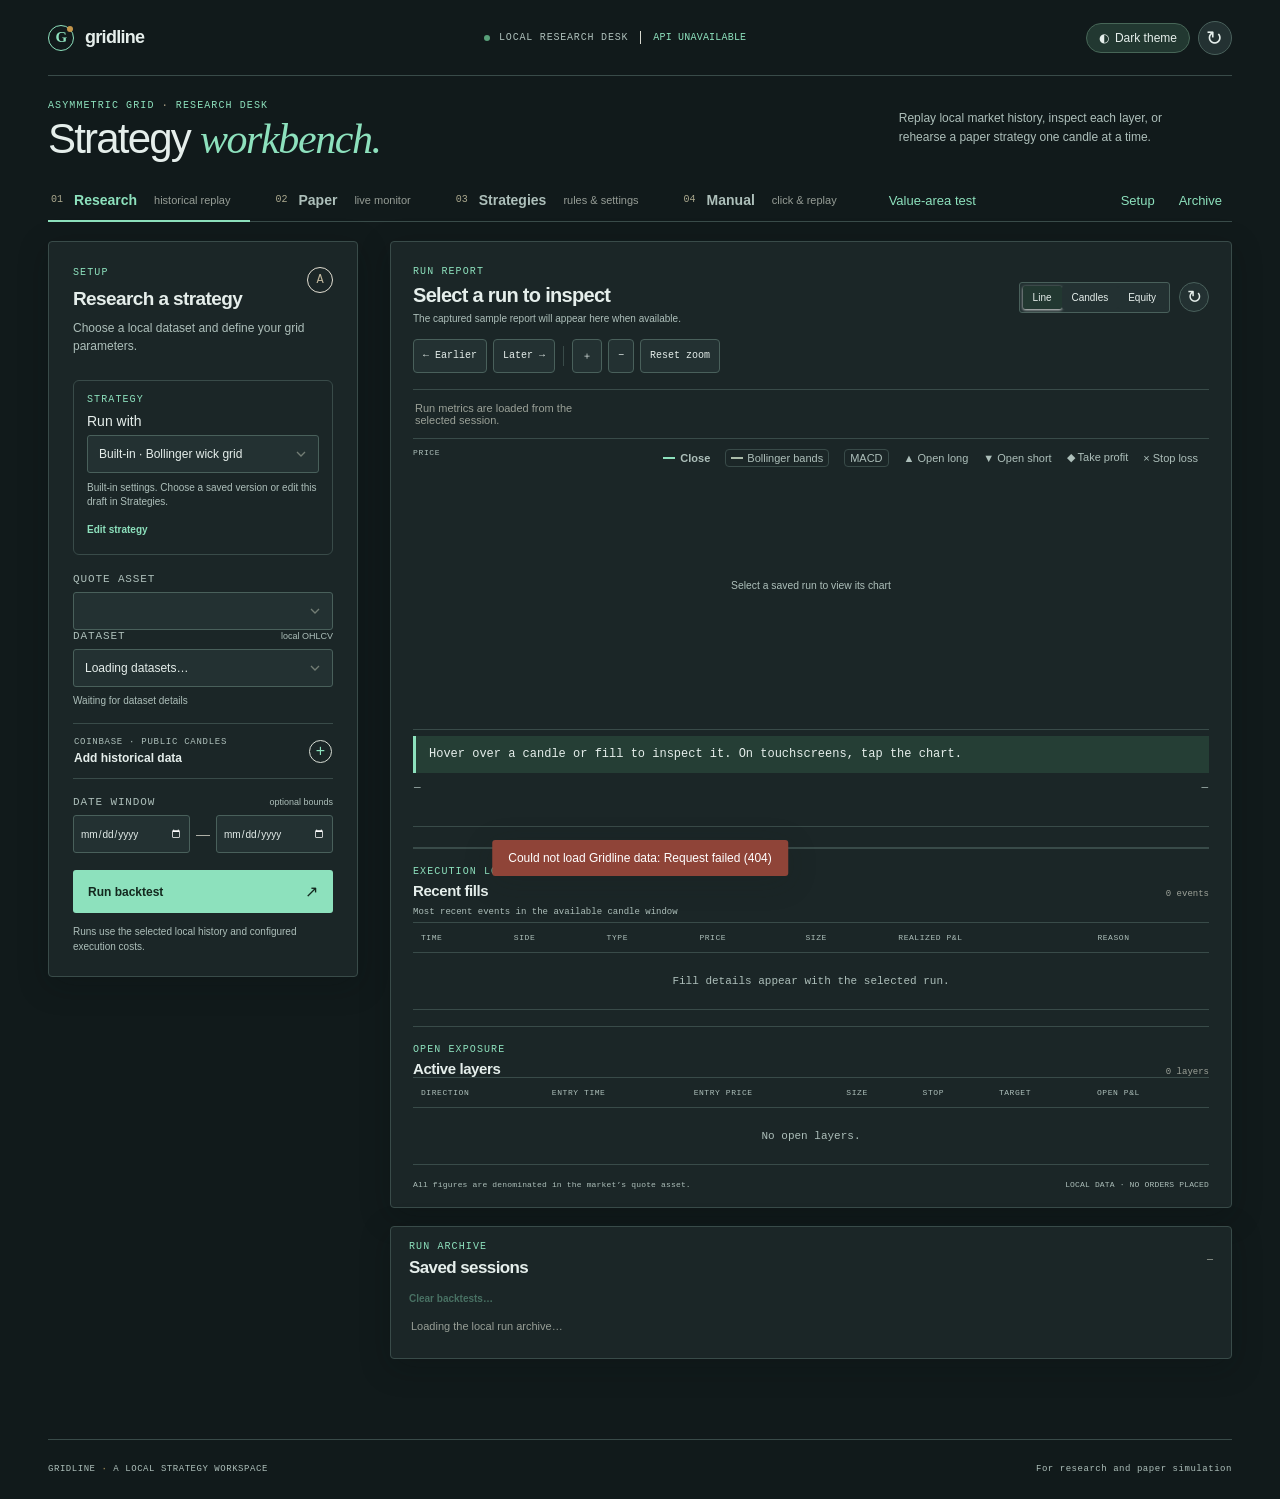
==== commit b969e058: "Add blind grid replay, configurable EMA rules and walk-forward research" ====
--- a/static/index.html
+++ b/static/index.html
@@ -52,6 +52,7 @@
           </button>
           <button class="mode-tab" id="open-studio" type="button"><span class="tab-index">03</span> Strategies <span class="tab-sub">rules &amp; settings</span></button>
           <a class="mode-tab" href="/manual"><span class="tab-index">04</span> Manual <span class="tab-sub">click &amp; replay</span></a>
+          <a class="jump-link" href="/value-area">Value-area test</a>
           <span class="tabs-rule"></span><a class="jump-link" href="#setup">Setup</a
           ><a class="jump-link" href="#archive">Archive</a>
         </nav>
@@ -234,6 +235,7 @@
                 </div>
                 <div class="report-controls">
                   <div class="chart-toggle" role="group" aria-label="Chart display">
+                    <button class="chart-toggle-button" data-chart="detailed" hidden>Detailed</button>
                     <button class="chart-toggle-button active" data-chart="price">Line</button
                     ><button class="chart-toggle-button" data-chart="candles">Candles</button
                     ><button class="chart-toggle-button" data-chart="equity">Equity</button>
@@ -253,14 +255,18 @@
                 <div class="summary-placeholder">Run metrics are loaded from the selected session.</div>
               </div>
               <div class="chart-viewport-controls" role="group" aria-label="Chart zoom and replay position">
+                <button id="previous-trade" type="button" title="Previous candle with a filled entry or exit" hidden disabled>← Previous trade</button>
+                <button id="next-trade" type="button" title="Next candle with a filled entry or exit" hidden disabled>Next trade →</button>
                 <button id="chart-pan-earlier" type="button" aria-label="Move replay earlier">← Earlier</button>
                 <button id="chart-pan-later" type="button" aria-label="Move replay later">Later →</button>
                 <span class="chart-controls-divider" aria-hidden="true"></span>
                 <button id="chart-zoom-in" type="button" aria-label="Zoom chart in">＋</button>
                 <button id="chart-zoom-out" type="button" aria-label="Zoom chart out">−</button>
                 <button id="chart-zoom-reset" type="button">Reset zoom</button>
+                <button id="expand-backtest" type="button" hidden>Full screen</button>
                 <span id="chart-view-status" aria-live="polite"></span>
               </div>
+              <iframe id="backtest-chart" title="Detailed backtest chart" allowfullscreen hidden></iframe>
               <div class="chart-wrap">
                 <div class="chart-y-label" id="chart-y-label">PRICE</div>
                 <svg
--- a/static/style.css
+++ b/static/style.css
@@ -1656,3 +1656,8 @@
 .macd-key { display: flex; gap: 1em; align-items: center; color: var(--muted); font: 11px var(--mono); }
 .macd-line-key { color: var(--macd-line); }
 .macd-signal-key { color: var(--macd-signal); }
+
+#backtest-chart { order: 2; width: 100%; height: clamp(560px, 76vh, 940px); border: 0; }
+
+#report:fullscreen { display: block; overflow: auto; background: var(--panel); padding: 16px; }
+#report:fullscreen #backtest-chart { height: 76vh; }
